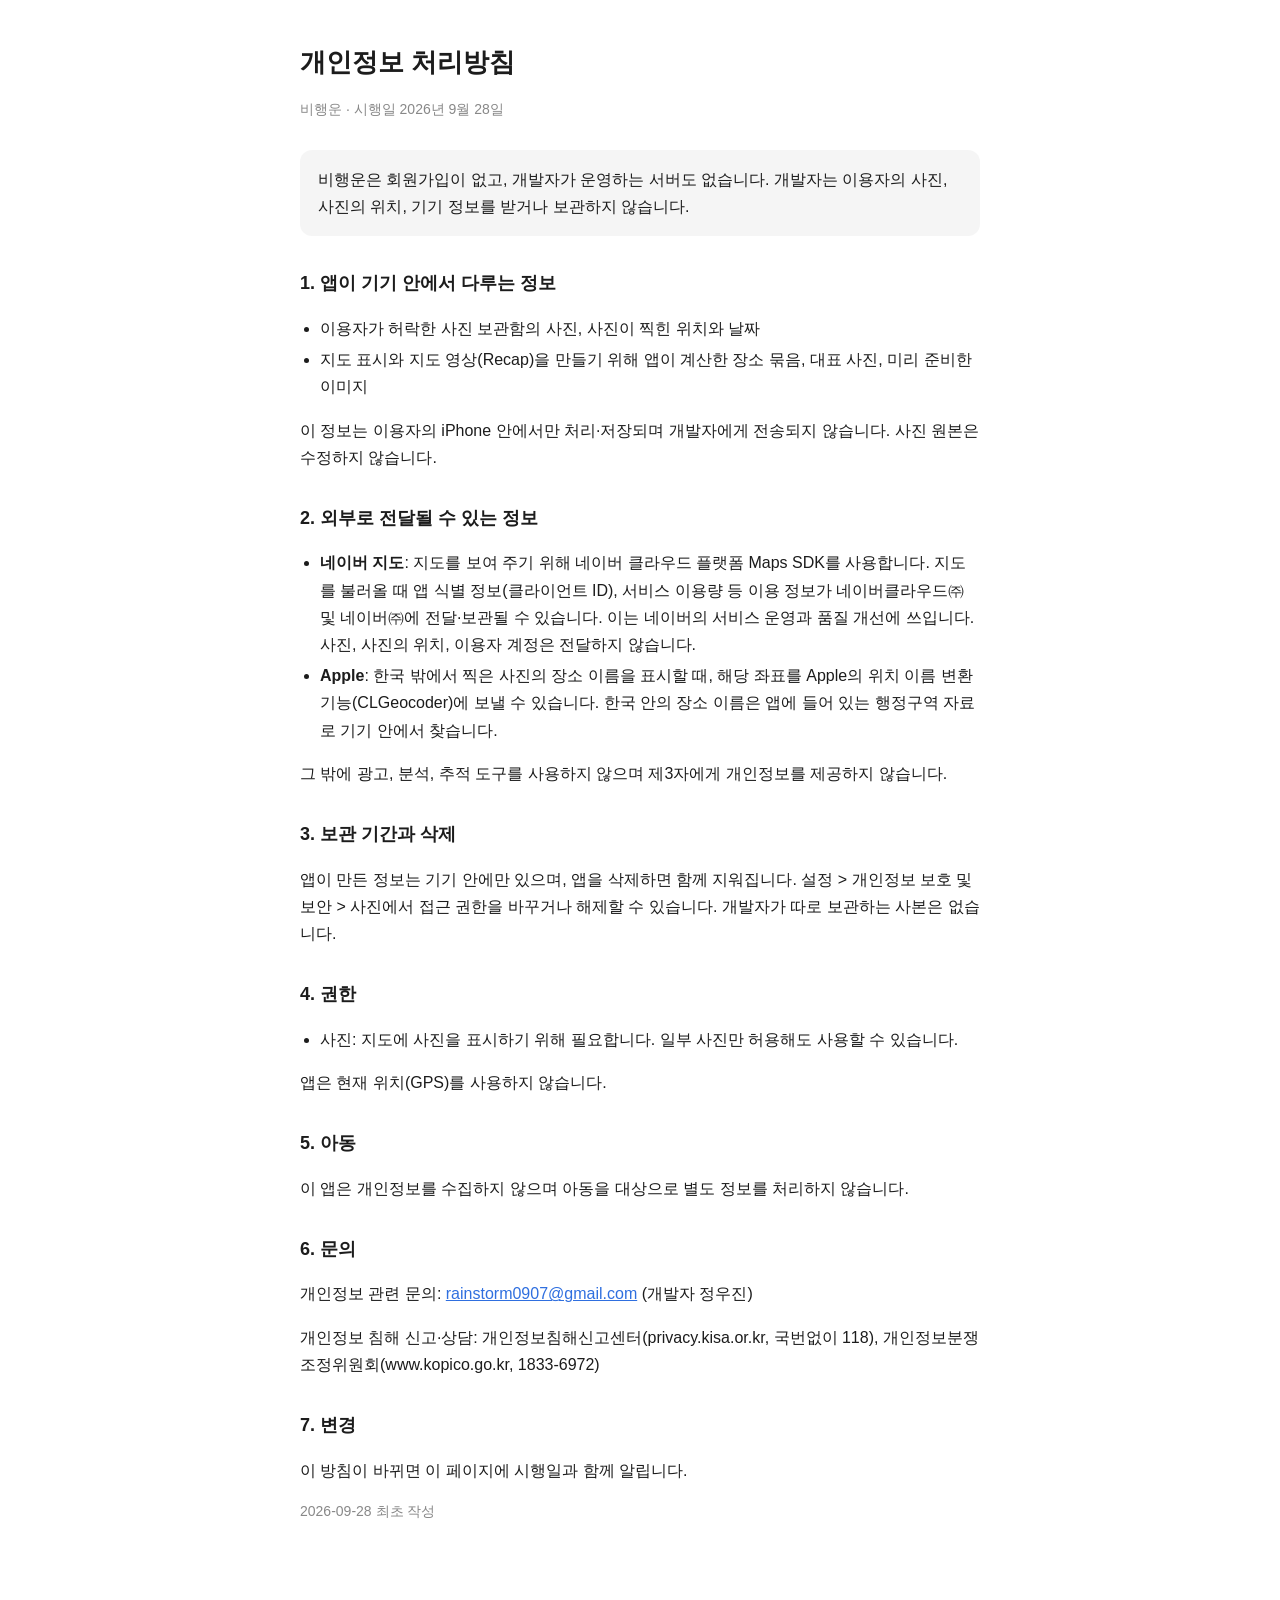
==== privacy/index.html @ fda276e8 "비행운 개인정보 처리방침·지원 페이지" ====
<!doctype html><html lang="ko"><head><meta charset="utf-8"><meta name="viewport" content="width=device-width,initial-scale=1"><title>비행운 개인정보 처리방침</title><link rel="stylesheet" href="../style.css"></head>
<body><h1>개인정보 처리방침</h1><p class="meta">비행운 · 시행일 2026년 9월 28일</p>
<div class="box">비행운은 회원가입이 없고, 개발자가 운영하는 서버도 없습니다. 개발자는 이용자의 사진, 사진의 위치, 기기 정보를 받거나 보관하지 않습니다.</div>

<h2>1. 앱이 기기 안에서 다루는 정보</h2>
<ul>
<li>이용자가 허락한 사진 보관함의 사진, 사진이 찍힌 위치와 날짜</li>
<li>지도 표시와 지도 영상(Recap)을 만들기 위해 앱이 계산한 장소 묶음, 대표 사진, 미리 준비한 이미지</li>
</ul>
<p>이 정보는 이용자의 iPhone 안에서만 처리·저장되며 개발자에게 전송되지 않습니다. 사진 원본은 수정하지 않습니다.</p>

<h2>2. 외부로 전달될 수 있는 정보</h2>
<ul>
<li><b>네이버 지도</b>: 지도를 보여 주기 위해 네이버 클라우드 플랫폼 Maps SDK를 사용합니다. 지도를 불러올 때 앱 식별 정보(클라이언트 ID), 서비스 이용량 등 이용 정보가 네이버클라우드㈜ 및 네이버㈜에 전달·보관될 수 있습니다. 이는 네이버의 서비스 운영과 품질 개선에 쓰입니다. 사진, 사진의 위치, 이용자 계정은 전달하지 않습니다.</li>
<li><b>Apple</b>: 한국 밖에서 찍은 사진의 장소 이름을 표시할 때, 해당 좌표를 Apple의 위치 이름 변환 기능(CLGeocoder)에 보낼 수 있습니다. 한국 안의 장소 이름은 앱에 들어 있는 행정구역 자료로 기기 안에서 찾습니다.</li>
</ul>
<p>그 밖에 광고, 분석, 추적 도구를 사용하지 않으며 제3자에게 개인정보를 제공하지 않습니다.</p>

<h2>3. 보관 기간과 삭제</h2>
<p>앱이 만든 정보는 기기 안에만 있으며, 앱을 삭제하면 함께 지워집니다. 설정 &gt; 개인정보 보호 및 보안 &gt; 사진에서 접근 권한을 바꾸거나 해제할 수 있습니다. 개발자가 따로 보관하는 사본은 없습니다.</p>

<h2>4. 권한</h2>
<ul><li>사진: 지도에 사진을 표시하기 위해 필요합니다. 일부 사진만 허용해도 사용할 수 있습니다.</li></ul>
<p>앱은 현재 위치(GPS)를 사용하지 않습니다.</p>

<h2>5. 아동</h2>
<p>이 앱은 개인정보를 수집하지 않으며 아동을 대상으로 별도 정보를 처리하지 않습니다.</p>

<h2>6. 문의</h2>
<p>개인정보 관련 문의: <a href="mailto:rainstorm0907@gmail.com">rainstorm0907@gmail.com</a> (개발자 정우진)</p>
<p>개인정보 침해 신고·상담: 개인정보침해신고센터(privacy.kisa.or.kr, 국번없이 118), 개인정보분쟁조정위원회(www.kopico.go.kr, 1833-6972)</p>

<h2>7. 변경</h2>
<p>이 방침이 바뀌면 이 페이지에 시행일과 함께 알립니다.</p>
<p class="meta">2026-09-28 최초 작성</p>
</body></html>
---- style.css ----
:root{color-scheme:light dark}
body{font-family:-apple-system,BlinkMacSystemFont,"Apple SD Gothic Neo","Noto Sans KR",sans-serif;max-width:680px;margin:0 auto;padding:40px 20px 80px;line-height:1.7;color:#1c1c1c;background:#fff}
@media (prefers-color-scheme:dark){body{color:#eee;background:#111}a{color:#8ab4ff}}
h1{font-size:26px;margin:0 0 4px}h2{font-size:18px;margin:32px 0 8px}
.meta{color:#888;font-size:14px;margin-bottom:28px}
ul{padding-left:20px}li{margin:4px 0}
a{color:#2f6fdf}
.box{background:rgba(127,127,127,.08);border-radius:12px;padding:16px 18px;margin:16px 0}
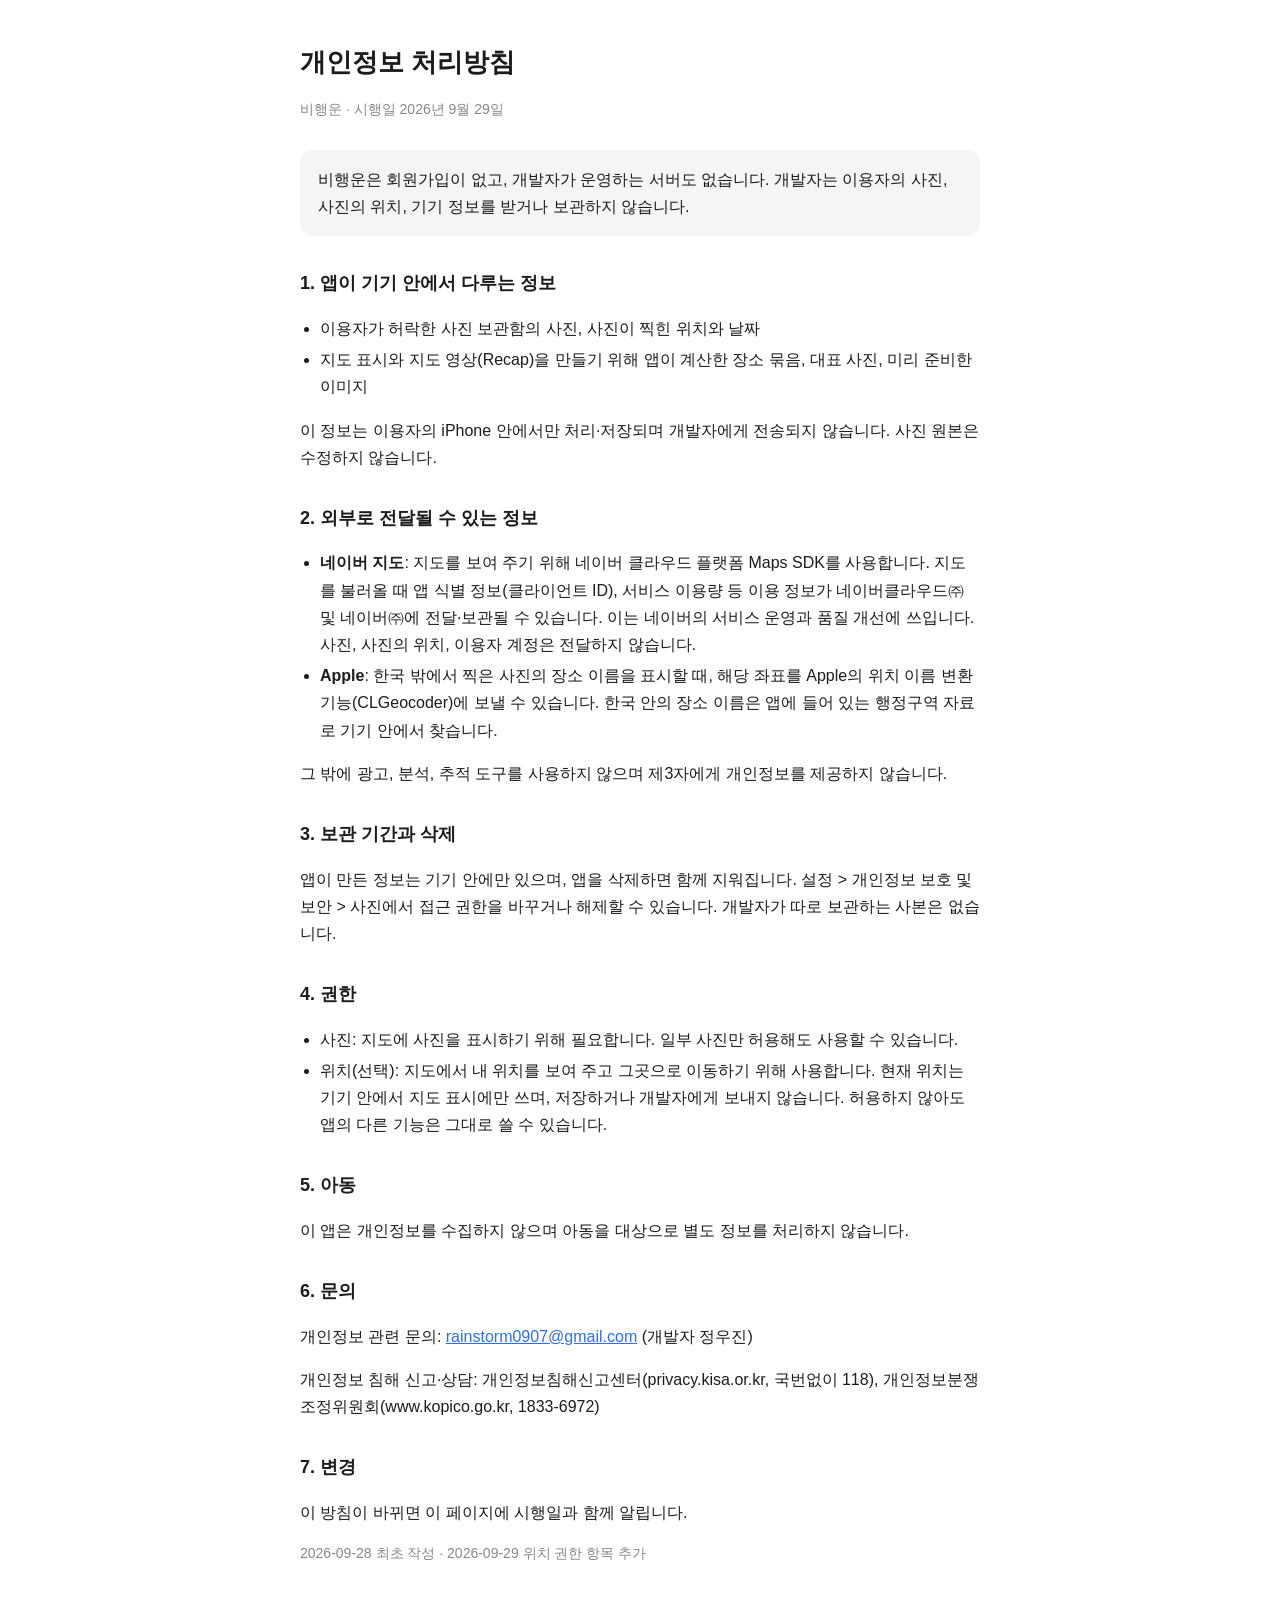
==== commit 9ffbfd78: "개인정보 처리방침: 위치(선택) 권한 항목 추가" ====
--- a/privacy/index.html
+++ b/privacy/index.html
@@ -1,5 +1,5 @@
 <!doctype html><html lang="ko"><head><meta charset="utf-8"><meta name="viewport" content="width=device-width,initial-scale=1"><title>비행운 개인정보 처리방침</title><link rel="stylesheet" href="../style.css"></head>
-<body><h1>개인정보 처리방침</h1><p class="meta">비행운 · 시행일 2026년 9월 28일</p>
+<body><h1>개인정보 처리방침</h1><p class="meta">비행운 · 시행일 2026년 9월 29일</p>
 <div class="box">비행운은 회원가입이 없고, 개발자가 운영하는 서버도 없습니다. 개발자는 이용자의 사진, 사진의 위치, 기기 정보를 받거나 보관하지 않습니다.</div>
 
 <h2>1. 앱이 기기 안에서 다루는 정보</h2>
@@ -20,8 +20,10 @@
 <p>앱이 만든 정보는 기기 안에만 있으며, 앱을 삭제하면 함께 지워집니다. 설정 &gt; 개인정보 보호 및 보안 &gt; 사진에서 접근 권한을 바꾸거나 해제할 수 있습니다. 개발자가 따로 보관하는 사본은 없습니다.</p>
 
 <h2>4. 권한</h2>
-<ul><li>사진: 지도에 사진을 표시하기 위해 필요합니다. 일부 사진만 허용해도 사용할 수 있습니다.</li></ul>
-<p>앱은 현재 위치(GPS)를 사용하지 않습니다.</p>
+<ul>
+<li>사진: 지도에 사진을 표시하기 위해 필요합니다. 일부 사진만 허용해도 사용할 수 있습니다.</li>
+<li>위치(선택): 지도에서 내 위치를 보여 주고 그곳으로 이동하기 위해 사용합니다. 현재 위치는 기기 안에서 지도 표시에만 쓰며, 저장하거나 개발자에게 보내지 않습니다. 허용하지 않아도 앱의 다른 기능은 그대로 쓸 수 있습니다.</li>
+</ul>
 
 <h2>5. 아동</h2>
 <p>이 앱은 개인정보를 수집하지 않으며 아동을 대상으로 별도 정보를 처리하지 않습니다.</p>
@@ -32,5 +34,5 @@
 
 <h2>7. 변경</h2>
 <p>이 방침이 바뀌면 이 페이지에 시행일과 함께 알립니다.</p>
-<p class="meta">2026-09-28 최초 작성</p>
+<p class="meta">2026-09-28 최초 작성 · 2026-09-29 위치 권한 항목 추가</p>
 </body></html>
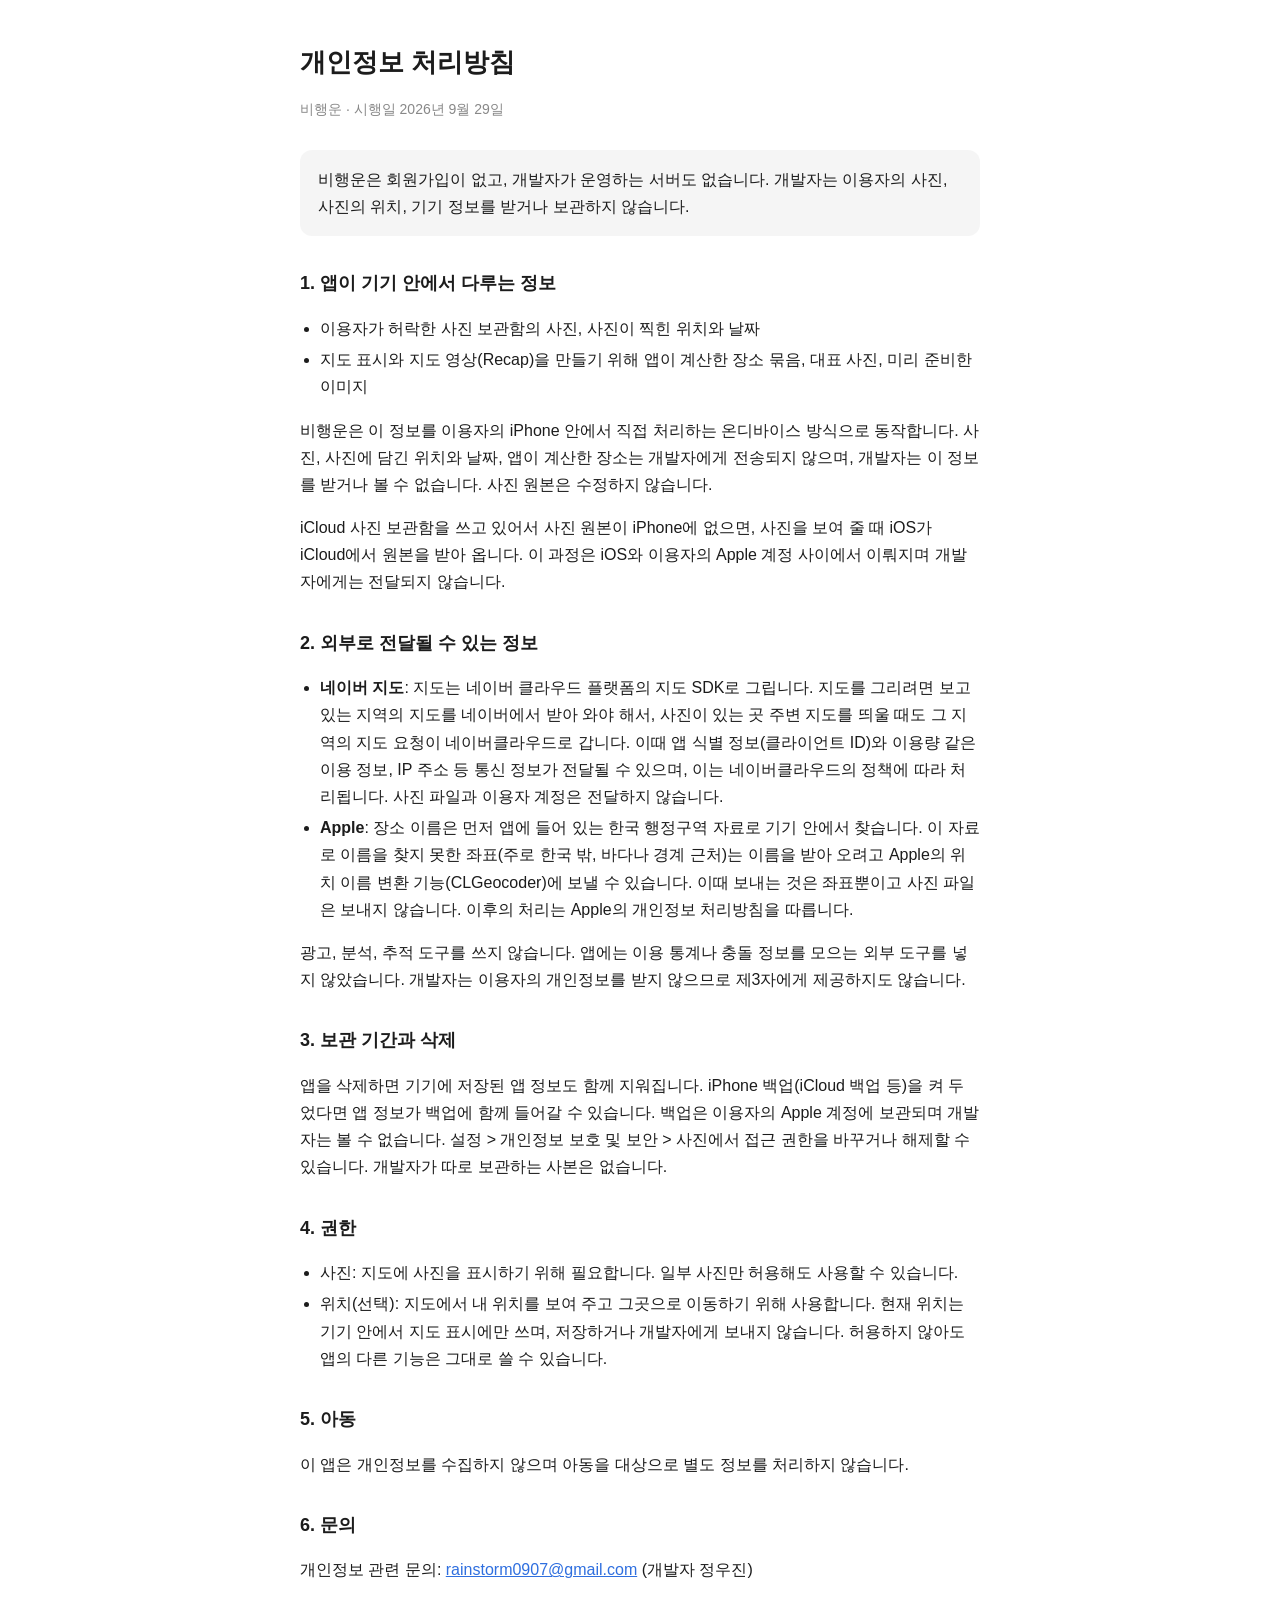
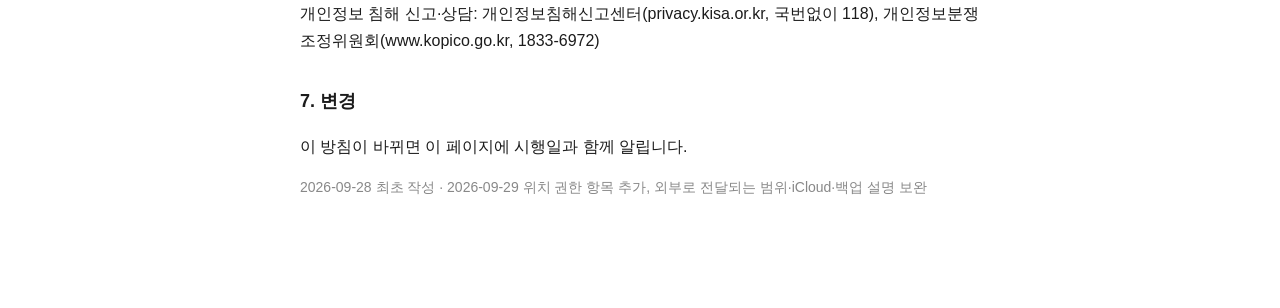
==== commit dab8672c: "개인정보 처리방침·지원: 온디바이스 처리, 네이버 지도 영역 요청·통신 정보, Apple은 앱 자료로 못 찾은 좌표만, iCloud 원본 받기, 기기 백업, 개발자는 받지 않으므로" ====
--- a/privacy/index.html
+++ b/privacy/index.html
@@ -7,17 +7,18 @@
 <li>이용자가 허락한 사진 보관함의 사진, 사진이 찍힌 위치와 날짜</li>
 <li>지도 표시와 지도 영상(Recap)을 만들기 위해 앱이 계산한 장소 묶음, 대표 사진, 미리 준비한 이미지</li>
 </ul>
-<p>이 정보는 이용자의 iPhone 안에서만 처리·저장되며 개발자에게 전송되지 않습니다. 사진 원본은 수정하지 않습니다.</p>
+<p>비행운은 이 정보를 이용자의 iPhone 안에서 직접 처리하는 온디바이스 방식으로 동작합니다. 사진, 사진에 담긴 위치와 날짜, 앱이 계산한 장소는 개발자에게 전송되지 않으며, 개발자는 이 정보를 받거나 볼 수 없습니다. 사진 원본은 수정하지 않습니다.</p>
+<p>iCloud 사진 보관함을 쓰고 있어서 사진 원본이 iPhone에 없으면, 사진을 보여 줄 때 iOS가 iCloud에서 원본을 받아 옵니다. 이 과정은 iOS와 이용자의 Apple 계정 사이에서 이뤄지며 개발자에게는 전달되지 않습니다.</p>
 
 <h2>2. 외부로 전달될 수 있는 정보</h2>
 <ul>
-<li><b>네이버 지도</b>: 지도를 보여 주기 위해 네이버 클라우드 플랫폼 Maps SDK를 사용합니다. 지도를 불러올 때 앱 식별 정보(클라이언트 ID), 서비스 이용량 등 이용 정보가 네이버클라우드㈜ 및 네이버㈜에 전달·보관될 수 있습니다. 이는 네이버의 서비스 운영과 품질 개선에 쓰입니다. 사진, 사진의 위치, 이용자 계정은 전달하지 않습니다.</li>
-<li><b>Apple</b>: 한국 밖에서 찍은 사진의 장소 이름을 표시할 때, 해당 좌표를 Apple의 위치 이름 변환 기능(CLGeocoder)에 보낼 수 있습니다. 한국 안의 장소 이름은 앱에 들어 있는 행정구역 자료로 기기 안에서 찾습니다.</li>
+<li><b>네이버 지도</b>: 지도는 네이버 클라우드 플랫폼의 지도 SDK로 그립니다. 지도를 그리려면 보고 있는 지역의 지도를 네이버에서 받아 와야 해서, 사진이 있는 곳 주변 지도를 띄울 때도 그 지역의 지도 요청이 네이버클라우드로 갑니다. 이때 앱 식별 정보(클라이언트 ID)와 이용량 같은 이용 정보, IP 주소 등 통신 정보가 전달될 수 있으며, 이는 네이버클라우드의 정책에 따라 처리됩니다. 사진 파일과 이용자 계정은 전달하지 않습니다.</li>
+<li><b>Apple</b>: 장소 이름은 먼저 앱에 들어 있는 한국 행정구역 자료로 기기 안에서 찾습니다. 이 자료로 이름을 찾지 못한 좌표(주로 한국 밖, 바다나 경계 근처)는 이름을 받아 오려고 Apple의 위치 이름 변환 기능(CLGeocoder)에 보낼 수 있습니다. 이때 보내는 것은 좌표뿐이고 사진 파일은 보내지 않습니다. 이후의 처리는 Apple의 개인정보 처리방침을 따릅니다.</li>
 </ul>
-<p>그 밖에 광고, 분석, 추적 도구를 사용하지 않으며 제3자에게 개인정보를 제공하지 않습니다.</p>
+<p>광고, 분석, 추적 도구를 쓰지 않습니다. 앱에는 이용 통계나 충돌 정보를 모으는 외부 도구를 넣지 않았습니다. 개발자는 이용자의 개인정보를 받지 않으므로 제3자에게 제공하지도 않습니다.</p>
 
 <h2>3. 보관 기간과 삭제</h2>
-<p>앱이 만든 정보는 기기 안에만 있으며, 앱을 삭제하면 함께 지워집니다. 설정 &gt; 개인정보 보호 및 보안 &gt; 사진에서 접근 권한을 바꾸거나 해제할 수 있습니다. 개발자가 따로 보관하는 사본은 없습니다.</p>
+<p>앱을 삭제하면 기기에 저장된 앱 정보도 함께 지워집니다. iPhone 백업(iCloud 백업 등)을 켜 두었다면 앱 정보가 백업에 함께 들어갈 수 있습니다. 백업은 이용자의 Apple 계정에 보관되며 개발자는 볼 수 없습니다. 설정 &gt; 개인정보 보호 및 보안 &gt; 사진에서 접근 권한을 바꾸거나 해제할 수 있습니다. 개발자가 따로 보관하는 사본은 없습니다.</p>
 
 <h2>4. 권한</h2>
 <ul>
@@ -34,5 +35,5 @@
 
 <h2>7. 변경</h2>
 <p>이 방침이 바뀌면 이 페이지에 시행일과 함께 알립니다.</p>
-<p class="meta">2026-09-28 최초 작성 · 2026-09-29 위치 권한 항목 추가</p>
+<p class="meta">2026-09-28 최초 작성 · 2026-09-29 위치 권한 항목 추가, 외부로 전달되는 범위·iCloud·백업 설명 보완</p>
 </body></html>
